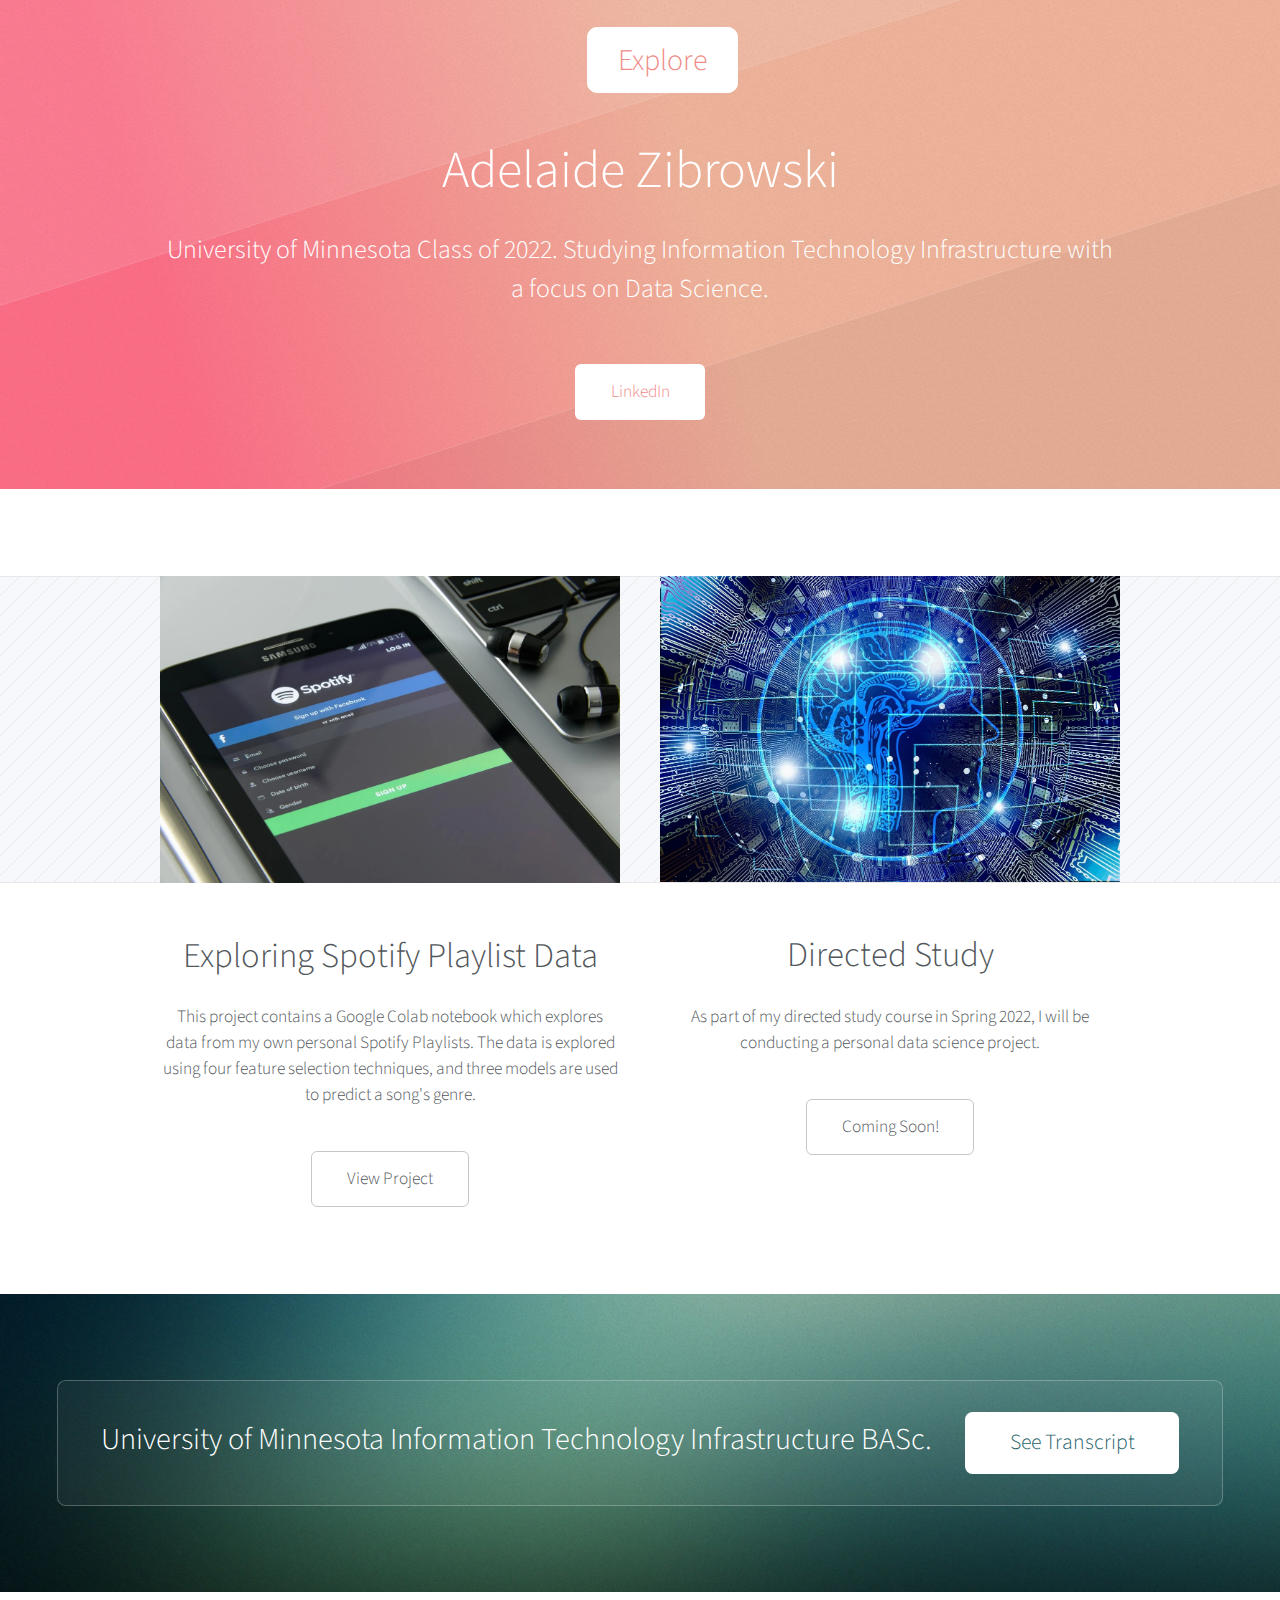
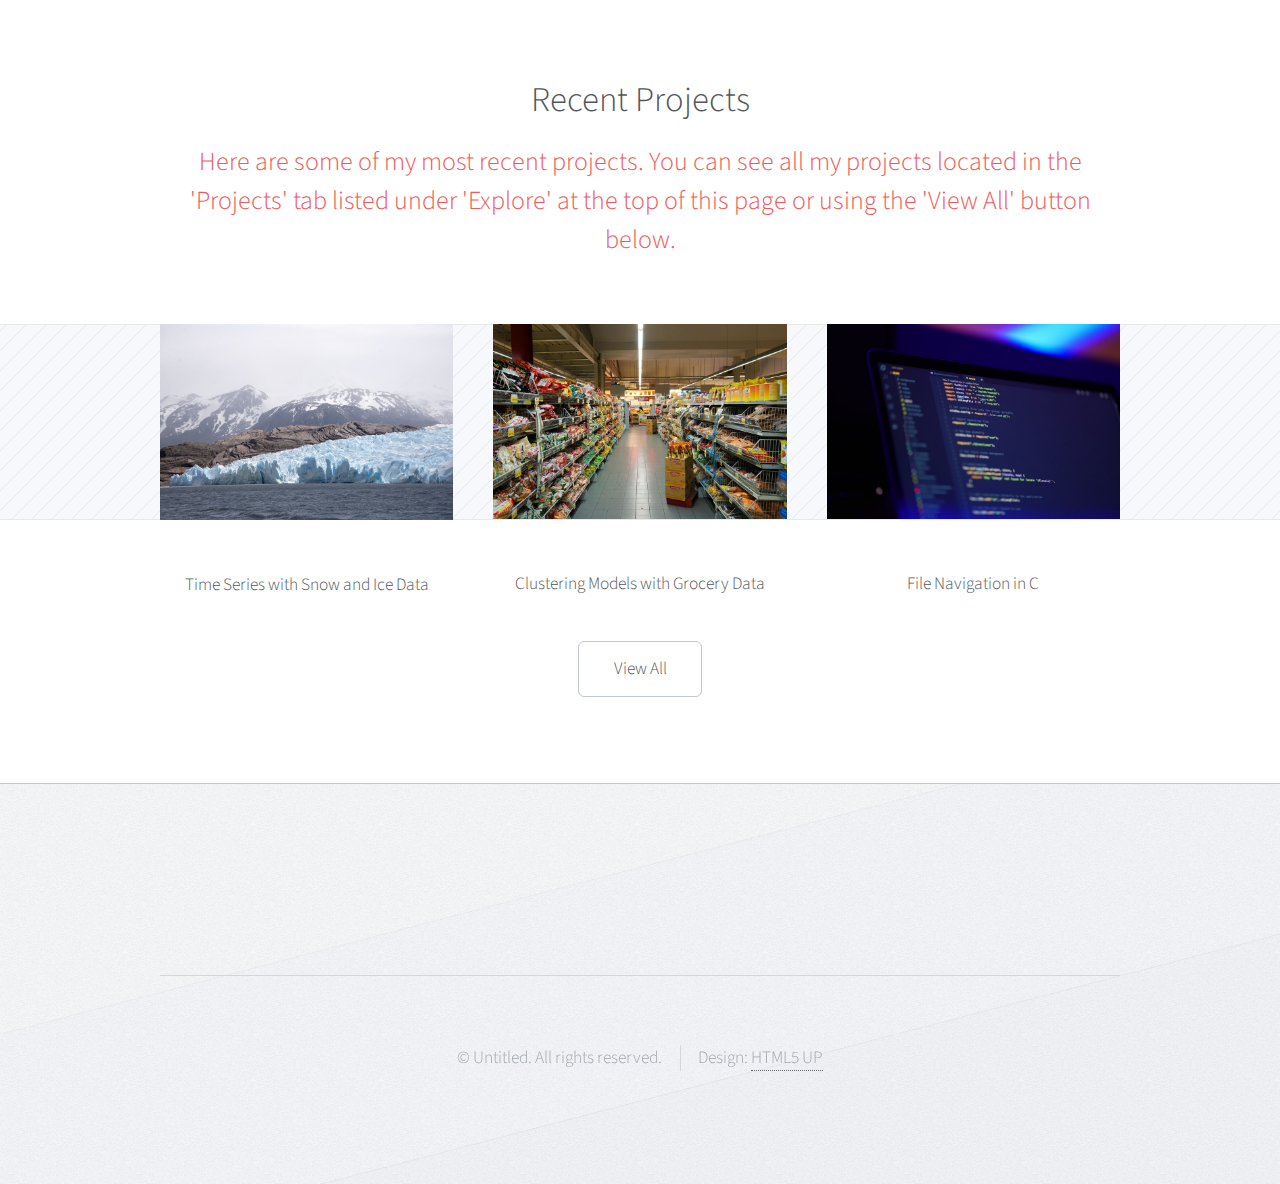
==== index.html @ 198a027b "fixing navbar" ====
<!DOCTYPE HTML>
<!--
	Telephasic by HTML5 UP
	html5up.net | @ajlkn
	Free for personal and commercial use under the CCA 3.0 license (html5up.net/license)
-->
<html>
	<head>
		<title>Adelaide Zibrowski's Porfolio</title>
		<meta charset="utf-8" />
		<meta name="viewport" content="width=device-width, initial-scale=1, user-scalable=no" />
		<link rel="stylesheet" href="assets/css/main.css" />
	</head>
	<body class="homepage is-preload">
		<div id="page-wrapper">

			<!-- Header -->
				<div id="header-wrapper">
					<div id="header" class="container">
						
						<!-- Nav -->
							<nav id="nav">
								<ul>
									<li>
										<a href="index.html">Explore</a>
										<ul>
											<li><a href="http://127.0.0.1:5500/pages/Adelaide-Zibrowski-Resume-2022.pdf" target= "_blank">Resume</a></li>
											<li>
												<a href="allprojects.html">Projects</a>
												<ul>
													<li><a href="datascience.html">Google Colab Notebooks (Python)</a></li>
													<li><a href="cstuff.html">C & Shell</a></li>
													<li><a href="javastuff.html">Java</a></li>
													<li><a href="pythonstuff.html">Python</a></li>
												</ul>
											</li>

											<li><a href="http://127.0.0.1:5500/pages/unofficial_transcript_2021.pdf" target= "_blank" >Transcript</a></li>
											<li>										</ul>
									</li>
								</ul>
							</nav>

					</div>

					<!-- Hero -->
						<section id="hero" class="container">
							<header>
								<h2>Adelaide Zibrowski</h2>
							</header>
							<p>University of Minnesota Class of 2022. Studying Information Technology Infrastructure with a focus on Data Science.</p>
							<ul class="actions">
								<li><a href="https://www.linkedin.com/in/adelaide-z-470b03143/" target= "_blank" class="button">LinkedIn</a></li>
							</ul>
						</section>

				</div>

			<!-- Features 1 -->
				<div class="wrapper">
					<div class="container">
						<div class="row">
							<section class="col-6 col-12-narrower feature">
								<div class="image-wrapper first">
									<a href="https://github.com/zibro011/DataScience-FinalProject" class="image featured first"><img src="images/spotify.jpg" alt="" /></a>
								</div>
								<header>
									<h2>Exploring Spotify Playlist Data</h2>
								</header>
								<p>This project contains a Google Colab notebook which explores 
									data from my own personal Spotify Playlists. The data is explored using
									four feature selection techniques, and three models are used to predict a song's genre.
								 <a href=""></a>
								</p>
								<ul class="actions">
									<li><a href="https://github.com/zibro011/DataScience-FinalProject" target= "_blank" class="button">View Project</a></li>
								</ul>
							</section>
							<section class="col-6 col-12-narrower feature">
								<div class="image-wrapper">
									<a href="https://github.com/zibro011/DataScience-FinalProject" target= "_blank" class="image featured"><img src="images/AI.jpg" alt="" /></a>
								</div>
								<header>
									<h2>Directed Study</h2>
								</header>
								<p>As part of my directed study course in Spring 2022, I will be conducting a personal data science project.</p>
								<ul class="actions">
									<li><a href="#" class="button">Coming Soon!</a></li>
								</ul>
							</section>
						</div>
					</div>
				</div>

			<!-- Promo -->
				<div id="promo-wrapper">
					<section id="promo">
						<h2>University of Minnesota Information Technology Infrastructure BASc. </h2>
						<a href="http://127.0.0.1:5500/pages/unofficial_transcript_2021.pdf" target= "_blank" class="button">See Transcript</a>
					</section>
				</div>

			<!-- Features 2 -->
				<div class="wrapper">
					<section class="container">
						<header class="major">
							<h2>Recent Projects</h2>
							<p>Here are some of my most recent projects. You can see all my projects located in the 'Projects' tab listed under 'Explore' at the top of this page or using the 'View All' button below. </p>
						</header>
						<div class="row features">
							<section class="col-4 col-12-narrower feature">
								<div class="image-wrapper first">
									<a href="https://github.com/zibro011/DataScience-Lab10"  class="image featured"><img src="images/ice.jpg" alt="" /></a>
								</div>
								<p>Time Series with Snow and Ice Data </p>
							</section>
							<section class="col-4 col-12-narrower feature">
								<div class="image-wrapper">
									<a href="https://github.com/zibro011/DataScience-Lab9/blob/main/lab9.ipynb" target= "_blank" class="image featured"><img src="images/grocery.jpg" alt="" /></a>
								</div>
								<p>Clustering Models with Grocery Data</p>
							</section>
							<section class="col-4 col-12-narrower feature">
								<div class="image-wrapper">
									<a href="https://github.com/zibro011/OS-Lab-2" target= "_blank" class="image featured"><img src="images/computerscreen.jpg" alt="" /></a>
								</div>
								<p>File Navigation in C</p>
							</section>
						</div>
						<ul class="actions major">
							<li><a href="allprojects.html" class="button">View All</a></li>
						</ul>
					</section>
				</div>

			<!-- Footer -->
			<div id="footer-wrapper">
				<div id="footer" class="container">
					
				<div id="copyright" class="container">
					<ul class="menu">
						<li>&copy; Untitled. All rights reserved.</li><li>Design: <a href="http://html5up.net">HTML5 UP</a></li>
					</ul>
				</div>
			</div>

	</div>

		<!-- Scripts -->
			<script src="assets/js/jquery.min.js"></script>
			<script src="assets/js/jquery.dropotron.min.js"></script>
			<script src="assets/js/browser.min.js"></script>
			<script src="assets/js/breakpoints.min.js"></script>
			<script src="assets/js/util.js"></script>
			<script src="assets/js/main.js"></script>

	</body>
</html>
---- assets/css/main.css ----
@import url("fontawesome-all.min.css");
@import url("https://fonts.googleapis.com/css?family=Source+Sans+Pro:300,300italic,400,400italic,600");

/*
	Telephasic by HTML5 UP
	html5up.net | @ajlkn
	Free for personal and commercial use under the CCA 3.0 license (html5up.net/license)
*/

html, body, div, span, applet, object,
iframe, h1, h2, h3, h4, h5, h6, p, blockquote,
pre, a, abbr, acronym, address, big, cite,
code, del, dfn, em, img, ins, kbd, q, s, samp,
small, strike, strong, sub, sup, tt, var, b,
u, i, center, dl, dt, dd, ol, ul, li, fieldset,
form, label, legend, table, caption, tbody,
tfoot, thead, tr, th, td, article, aside,
canvas, details, embed, figure, figcaption,
footer, header, hgroup, menu, nav, output, ruby,
section, summary, time, mark, audio, video {
	margin: 0;
	padding: 0;
	border: 0;
	font-size: 100%;
	font: inherit;
	vertical-align: baseline;}

article, aside, details, figcaption, figure,
footer, header, hgroup, menu, nav, section {
	display: block;}

body {
	line-height: 1;
}

ol, ul {
	list-style: none;
}

blockquote, q {
	quotes: none;
}

	blockquote:before, blockquote:after, q:before, q:after {
		content: '';
		content: none;
	}

table {
	border-collapse: collapse;
	border-spacing: 0;
}

body {
	-webkit-text-size-adjust: none;
}

mark {
	background-color: transparent;
	color: inherit;
}

input::-moz-focus-inner {
	border: 0;
	padding: 0;
}

input, select, textarea {
	-moz-appearance: none;
	-webkit-appearance: none;
	-ms-appearance: none;
	appearance: none;
}

/* Basic */

	@-ms-viewport {
		width: device-width;
	}

	html {
		box-sizing: border-box;
	}

	*, *:before, *:after {
		box-sizing: inherit;
	}

	body {
		background: #f5f7fa;
		font-family: 'Source Sans Pro', sans-serif;
		font-weight: 300;
		color: #52575c;
		line-height: 1.75em;
		font-size: 14pt;
	}

		body.is-preload *, body.is-preload *:before, body.is-preload *:after {
			-moz-animation: none !important;
			-webkit-animation: none !important;
			-ms-animation: none !important;
			animation: none !important;
			-moz-transition: none !important;
			-webkit-transition: none !important;
			-ms-transition: none !important;
			transition: none !important;
		}

	input, textarea, select {
		font-family: 'Source Sans Pro', sans-serif;
		font-weight: 300;
		color: #52575c;
		line-height: 1.75em;
		font-size: 15pt;
	}

	h1, h2, h3, h4, h5, h6 {
		font-weight: 300;
		color: #52575c;
	}

	h1 a, h2 a, h3 a, h4 a, h5 a, h6 a {
		color: inherit;
		text-decoration: none;
	}

	h2 {
		font-size: 2em;
		line-height: 1.25em;
	}

	h3 {
		font-size: 1.5em;
		line-height: 1.5em;
	}

	a {
		-moz-transition: color 0.25s ease-in-out, border-color 0.25s ease-in-out, background-color 0.25s ease-in-out;
		-webkit-transition: color 0.25s ease-in-out, border-color 0.25s ease-in-out, background-color 0.25s ease-in-out;
		-ms-transition: color 0.25s ease-in-out, border-color 0.25s ease-in-out, background-color 0.25s ease-in-out;
		transition: color 0.25s ease-in-out, border-color 0.25s ease-in-out, background-color 0.25s ease-in-out;
		color: inherit;
		text-decoration: none;
		border-bottom: dotted 1px #62676c;
	}

		a:hover {
			color: #f35858;
			border-bottom-color: rgba(255, 255, 255, 0);
		}

	strong, b {
		font-weight: 400;
		color: #42474c;
	}

	em, i {
		font-style: italic;
	}

	sub {
		position: relative;
		top: 0.5em;
		font-size: 0.8em;
	}

	sup {
		position: relative;
		top: -0.5em;
		font-size: 0.8em;
	}

	hr {
		border: 0;
		border-top: solid 1px #c2c7cc;
	}

	blockquote {
		border-left: solid 0.5em #c2c7cc;
		padding: 1em 0 1em 2em;
		font-style: italic;
	}

	p, ul, ol, dl, table {
		margin-bottom: 1.5em;
	}

	br.clear {
		clear: both;
	}

	.features {
		margin-bottom: 1.5em;
	}

	.feature {
		text-align: center;
	}

/* Sections/Article */

	section, article {
		margin-bottom: 3em;
	}

	section > :last-child,
	article > :last-child,
	section:last-child,
	article:last-child {
		margin-bottom: 0;
	}

	.row > section, .row > article {
		margin-bottom: 0;
	}

	header {
		margin-bottom: 1.5em;
	}

		header > p {
			display: block;
			color: #f35858;
			padding: 0.75em 0 1em 0;
			font-size: 1.5em;
			line-height: 1.5em;
		}

		header.major {
			text-align: center;
		}

/* Container */

	.container {
		margin: 0 auto;
		max-width: 100%;
		width: 1200px;
	}

		@media screen and (max-width: 1280px) {

			.container {
				width: 960px;
			}

		}

		@media screen and (max-width: 1080px) {

			.container {
				width: 100%;
			}

		}

		@media screen and (max-width: 820px) {

			.container {
				width: 100%;
			}

		}

		@media screen and (max-width: 736px) {

			.container {
				width: 100%;
			}

		}

		@media screen and (max-width: 480px) {

			.container {
				width: 100%;
			}

		}

/* Row */

	.row {
		display: flex;
		flex-wrap: wrap;
		box-sizing: border-box;
		align-items: stretch;
	}

		.row > * {
			box-sizing: border-box;
		}

		.row.gtr-uniform > * > :last-child {
			margin-bottom: 0;
		}

		.row.aln-left {
			justify-content: flex-start;
		}

		.row.aln-center {
			justify-content: center;
		}

		.row.aln-right {
			justify-content: flex-end;
		}

		.row.aln-top {
			align-items: flex-start;
		}

		.row.aln-middle {
			align-items: center;
		}

		.row.aln-bottom {
			align-items: flex-end;
		}

		.row > .imp {
			order: -1;
		}

		.row > .col-1 {
			width: 8.33333%;
		}

		.row > .off-1 {
			margin-left: 8.33333%;
		}

		.row > .col-2 {
			width: 16.66667%;
		}

		.row > .off-2 {
			margin-left: 16.66667%;
		}

		.row > .col-3 {
			width: 25%;
		}

		.row > .off-3 {
			margin-left: 25%;
		}

		.row > .col-4 {
			width: 33.33333%;
		}

		.row > .off-4 {
			margin-left: 33.33333%;
		}

		.row > .col-5 {
			width: 41.66667%;
		}

		.row > .off-5 {
			margin-left: 41.66667%;
		}

		.row > .col-6 {
			width: 50%;
		}

		.row > .off-6 {
			margin-left: 50%;
		}

		.row > .col-7 {
			width: 58.33333%;
		}

		.row > .off-7 {
			margin-left: 58.33333%;
		}

		.row > .col-8 {
			width: 66.66667%;
		}

		.row > .off-8 {
			margin-left: 66.66667%;
		}

		.row > .col-9 {
			width: 75%;
		}

		.row > .off-9 {
			margin-left: 75%;
		}

		.row > .col-10 {
			width: 83.33333%;
		}

		.row > .off-10 {
			margin-left: 83.33333%;
		}

		.row > .col-11 {
			width: 91.66667%;
		}

		.row > .off-11 {
			margin-left: 91.66667%;
		}

		.row > .col-12 {
			width: 100%;
		}

		.row > .off-12 {
			margin-left: 100%;
		}

		.row.gtr-0 {
			margin-top: 0px;
			margin-left: 0px;
		}

			.row.gtr-0 > * {
				padding: 0px 0 0 0px;
			}

			.row.gtr-0.gtr-uniform {
				margin-top: 0px;
			}

				.row.gtr-0.gtr-uniform > * {
					padding-top: 0px;
				}

		.row.gtr-25 {
			margin-top: -12.5px;
			margin-left: -12.5px;
		}

			.row.gtr-25 > * {
				padding: 12.5px 0 0 12.5px;
			}

			.row.gtr-25.gtr-uniform {
				margin-top: -12.5px;
			}

				.row.gtr-25.gtr-uniform > * {
					padding-top: 12.5px;
				}

		.row.gtr-50 {
			margin-top: -25px;
			margin-left: -25px;
		}

			.row.gtr-50 > * {
				padding: 25px 0 0 25px;
			}

			.row.gtr-50.gtr-uniform {
				margin-top: -25px;
			}

				.row.gtr-50.gtr-uniform > * {
					padding-top: 25px;
				}

		.row {
			margin-top: -50px;
			margin-left: -50px;
		}

			.row > * {
				padding: 50px 0 0 50px;
			}

			.row.gtr-uniform {
				margin-top: -50px;
			}

				.row.gtr-uniform > * {
					padding-top: 50px;
				}

		.row.gtr-150 {
			margin-top: -75px;
			margin-left: -75px;
		}

			.row.gtr-150 > * {
				padding: 75px 0 0 75px;
			}

			.row.gtr-150.gtr-uniform {
				margin-top: -75px;
			}

				.row.gtr-150.gtr-uniform > * {
					padding-top: 75px;
				}

		.row.gtr-200 {
			margin-top: -100px;
			margin-left: -100px;
		}

			.row.gtr-200 > * {
				padding: 100px 0 0 100px;
			}

			.row.gtr-200.gtr-uniform {
				margin-top: -100px;
			}

				.row.gtr-200.gtr-uniform > * {
					padding-top: 100px;
				}

		@media screen and (max-width: 1280px) {

			.row {
				display: flex;
				flex-wrap: wrap;
				box-sizing: border-box;
				align-items: stretch;
			}

				.row > * {
					box-sizing: border-box;
				}

				.row.gtr-uniform > * > :last-child {
					margin-bottom: 0;
				}

				.row.aln-left {
					justify-content: flex-start;
				}

				.row.aln-center {
					justify-content: center;
				}

				.row.aln-right {
					justify-content: flex-end;
				}

				.row.aln-top {
					align-items: flex-start;
				}

				.row.aln-middle {
					align-items: center;
				}

				.row.aln-bottom {
					align-items: flex-end;
				}

				.row > .imp-normal {
					order: -1;
				}

				.row > .col-1-normal {
					width: 8.33333%;
				}

				.row > .off-1-normal {
					margin-left: 8.33333%;
				}

				.row > .col-2-normal {
					width: 16.66667%;
				}

				.row > .off-2-normal {
					margin-left: 16.66667%;
				}

				.row > .col-3-normal {
					width: 25%;
				}

				.row > .off-3-normal {
					margin-left: 25%;
				}

				.row > .col-4-normal {
					width: 33.33333%;
				}

				.row > .off-4-normal {
					margin-left: 33.33333%;
				}

				.row > .col-5-normal {
					width: 41.66667%;
				}

				.row > .off-5-normal {
					margin-left: 41.66667%;
				}

				.row > .col-6-normal {
					width: 50%;
				}

				.row > .off-6-normal {
					margin-left: 50%;
				}

				.row > .col-7-normal {
					width: 58.33333%;
				}

				.row > .off-7-normal {
					margin-left: 58.33333%;
				}

				.row > .col-8-normal {
					width: 66.66667%;
				}

				.row > .off-8-normal {
					margin-left: 66.66667%;
				}

				.row > .col-9-normal {
					width: 75%;
				}

				.row > .off-9-normal {
					margin-left: 75%;
				}

				.row > .col-10-normal {
					width: 83.33333%;
				}

				.row > .off-10-normal {
					margin-left: 83.33333%;
				}

				.row > .col-11-normal {
					width: 91.66667%;
				}

				.row > .off-11-normal {
					margin-left: 91.66667%;
				}

				.row > .col-12-normal {
					width: 100%;
				}

				.row > .off-12-normal {
					margin-left: 100%;
				}

				.row.gtr-0 {
					margin-top: 0px;
					margin-left: 0px;
				}

					.row.gtr-0 > * {
						padding: 0px 0 0 0px;
					}

					.row.gtr-0.gtr-uniform {
						margin-top: 0px;
					}

						.row.gtr-0.gtr-uniform > * {
							padding-top: 0px;
						}

				.row.gtr-25 {
					margin-top: -10px;
					margin-left: -10px;
				}

					.row.gtr-25 > * {
						padding: 10px 0 0 10px;
					}

					.row.gtr-25.gtr-uniform {
						margin-top: -10px;
					}

						.row.gtr-25.gtr-uniform > * {
							padding-top: 10px;
						}

				.row.gtr-50 {
					margin-top: -20px;
					margin-left: -20px;
				}

					.row.gtr-50 > * {
						padding: 20px 0 0 20px;
					}

					.row.gtr-50.gtr-uniform {
						margin-top: -20px;
					}

						.row.gtr-50.gtr-uniform > * {
							padding-top: 20px;
						}

				.row {
					margin-top: -40px;
					margin-left: -40px;
				}

					.row > * {
						padding: 40px 0 0 40px;
					}

					.row.gtr-uniform {
						margin-top: -40px;
					}

						.row.gtr-uniform > * {
							padding-top: 40px;
						}

				.row.gtr-150 {
					margin-top: -60px;
					margin-left: -60px;
				}

					.row.gtr-150 > * {
						padding: 60px 0 0 60px;
					}

					.row.gtr-150.gtr-uniform {
						margin-top: -60px;
					}

						.row.gtr-150.gtr-uniform > * {
							padding-top: 60px;
						}

				.row.gtr-200 {
					margin-top: -80px;
					margin-left: -80px;
				}

					.row.gtr-200 > * {
						padding: 80px 0 0 80px;
					}

					.row.gtr-200.gtr-uniform {
						margin-top: -80px;
					}

						.row.gtr-200.gtr-uniform > * {
							padding-top: 80px;
						}

		}

		@media screen and (max-width: 1080px) {

			.row {
				display: flex;
				flex-wrap: wrap;
				box-sizing: border-box;
				align-items: stretch;
			}

				.row > * {
					box-sizing: border-box;
				}

				.row.gtr-uniform > * > :last-child {
					margin-bottom: 0;
				}

				.row.aln-left {
					justify-content: flex-start;
				}

				.row.aln-center {
					justify-content: center;
				}

				.row.aln-right {
					justify-content: flex-end;
				}

				.row.aln-top {
					align-items: flex-start;
				}

				.row.aln-middle {
					align-items: center;
				}

				.row.aln-bottom {
					align-items: flex-end;
				}

				.row > .imp-narrow {
					order: -1;
				}

				.row > .col-1-narrow {
					width: 8.33333%;
				}

				.row > .off-1-narrow {
					margin-left: 8.33333%;
				}

				.row > .col-2-narrow {
					width: 16.66667%;
				}

				.row > .off-2-narrow {
					margin-left: 16.66667%;
				}

				.row > .col-3-narrow {
					width: 25%;
				}

				.row > .off-3-narrow {
					margin-left: 25%;
				}

				.row > .col-4-narrow {
					width: 33.33333%;
				}

				.row > .off-4-narrow {
					margin-left: 33.33333%;
				}

				.row > .col-5-narrow {
					width: 41.66667%;
				}

				.row > .off-5-narrow {
					margin-left: 41.66667%;
				}

				.row > .col-6-narrow {
					width: 50%;
				}

				.row > .off-6-narrow {
					margin-left: 50%;
				}

				.row > .col-7-narrow {
					width: 58.33333%;
				}

				.row > .off-7-narrow {
					margin-left: 58.33333%;
				}

				.row > .col-8-narrow {
					width: 66.66667%;
				}

				.row > .off-8-narrow {
					margin-left: 66.66667%;
				}

				.row > .col-9-narrow {
					width: 75%;
				}

				.row > .off-9-narrow {
					margin-left: 75%;
				}

				.row > .col-10-narrow {
					width: 83.33333%;
				}

				.row > .off-10-narrow {
					margin-left: 83.33333%;
				}

				.row > .col-11-narrow {
					width: 91.66667%;
				}

				.row > .off-11-narrow {
					margin-left: 91.66667%;
				}

				.row > .col-12-narrow {
					width: 100%;
				}

				.row > .off-12-narrow {
					margin-left: 100%;
				}

				.row.gtr-0 {
					margin-top: 0px;
					margin-left: 0px;
				}

					.row.gtr-0 > * {
						padding: 0px 0 0 0px;
					}

					.row.gtr-0.gtr-uniform {
						margin-top: 0px;
					}

						.row.gtr-0.gtr-uniform > * {
							padding-top: 0px;
						}

				.row.gtr-25 {
					margin-top: -10px;
					margin-left: -10px;
				}

					.row.gtr-25 > * {
						padding: 10px 0 0 10px;
					}

					.row.gtr-25.gtr-uniform {
						margin-top: -10px;
					}

						.row.gtr-25.gtr-uniform > * {
							padding-top: 10px;
						}

				.row.gtr-50 {
					margin-top: -20px;
					margin-left: -20px;
				}

					.row.gtr-50 > * {
						padding: 20px 0 0 20px;
					}

					.row.gtr-50.gtr-uniform {
						margin-top: -20px;
					}

						.row.gtr-50.gtr-uniform > * {
							padding-top: 20px;
						}

				.row {
					margin-top: -40px;
					margin-left: -40px;
				}

					.row > * {
						padding: 40px 0 0 40px;
					}

					.row.gtr-uniform {
						margin-top: -40px;
					}

						.row.gtr-uniform > * {
							padding-top: 40px;
						}

				.row.gtr-150 {
					margin-top: -60px;
					margin-left: -60px;
				}

					.row.gtr-150 > * {
						padding: 60px 0 0 60px;
					}

					.row.gtr-150.gtr-uniform {
						margin-top: -60px;
					}

						.row.gtr-150.gtr-uniform > * {
							padding-top: 60px;
						}

				.row.gtr-200 {
					margin-top: -80px;
					margin-left: -80px;
				}

					.row.gtr-200 > * {
						padding: 80px 0 0 80px;
					}

					.row.gtr-200.gtr-uniform {
						margin-top: -80px;
					}

						.row.gtr-200.gtr-uniform > * {
							padding-top: 80px;
						}

		}

		@media screen and (max-width: 820px) {

			.row {
				display: flex;
				flex-wrap: wrap;
				box-sizing: border-box;
				align-items: stretch;
			}

				.row > * {
					box-sizing: border-box;
				}

				.row.gtr-uniform > * > :last-child {
					margin-bottom: 0;
				}

				.row.aln-left {
					justify-content: flex-start;
				}

				.row.aln-center {
					justify-content: center;
				}

				.row.aln-right {
					justify-content: flex-end;
				}

				.row.aln-top {
					align-items: flex-start;
				}

				.row.aln-middle {
					align-items: center;
				}

				.row.aln-bottom {
					align-items: flex-end;
				}

				.row > .imp-narrower {
					order: -1;
				}

				.row > .col-1-narrower {
					width: 8.33333%;
				}

				.row > .off-1-narrower {
					margin-left: 8.33333%;
				}

				.row > .col-2-narrower {
					width: 16.66667%;
				}

				.row > .off-2-narrower {
					margin-left: 16.66667%;
				}

				.row > .col-3-narrower {
					width: 25%;
				}

				.row > .off-3-narrower {
					margin-left: 25%;
				}

				.row > .col-4-narrower {
					width: 33.33333%;
				}

				.row > .off-4-narrower {
					margin-left: 33.33333%;
				}

				.row > .col-5-narrower {
					width: 41.66667%;
				}

				.row > .off-5-narrower {
					margin-left: 41.66667%;
				}

				.row > .col-6-narrower {
					width: 50%;
				}

				.row > .off-6-narrower {
					margin-left: 50%;
				}

				.row > .col-7-narrower {
					width: 58.33333%;
				}

				.row > .off-7-narrower {
					margin-left: 58.33333%;
				}

				.row > .col-8-narrower {
					width: 66.66667%;
				}

				.row > .off-8-narrower {
					margin-left: 66.66667%;
				}

				.row > .col-9-narrower {
					width: 75%;
				}

				.row > .off-9-narrower {
					margin-left: 75%;
				}

				.row > .col-10-narrower {
					width: 83.33333%;
				}

				.row > .off-10-narrower {
					margin-left: 83.33333%;
				}

				.row > .col-11-narrower {
					width: 91.66667%;
				}

				.row > .off-11-narrower {
					margin-left: 91.66667%;
				}

				.row > .col-12-narrower {
					width: 100%;
				}

				.row > .off-12-narrower {
					margin-left: 100%;
				}

				.row.gtr-0 {
					margin-top: 0px;
					margin-left: 0px;
				}

					.row.gtr-0 > * {
						padding: 0px 0 0 0px;
					}

					.row.gtr-0.gtr-uniform {
						margin-top: 0px;
					}

						.row.gtr-0.gtr-uniform > * {
							padding-top: 0px;
						}

				.row.gtr-25 {
					margin-top: -7.5px;
					margin-left: -7.5px;
				}

					.row.gtr-25 > * {
						padding: 7.5px 0 0 7.5px;
					}

					.row.gtr-25.gtr-uniform {
						margin-top: -7.5px;
					}

						.row.gtr-25.gtr-uniform > * {
							padding-top: 7.5px;
						}

				.row.gtr-50 {
					margin-top: -15px;
					margin-left: -15px;
				}

					.row.gtr-50 > * {
						padding: 15px 0 0 15px;
					}

					.row.gtr-50.gtr-uniform {
						margin-top: -15px;
					}

						.row.gtr-50.gtr-uniform > * {
							padding-top: 15px;
						}

				.row {
					margin-top: -30px;
					margin-left: -30px;
				}

					.row > * {
						padding: 30px 0 0 30px;
					}

					.row.gtr-uniform {
						margin-top: -30px;
					}

						.row.gtr-uniform > * {
							padding-top: 30px;
						}

				.row.gtr-150 {
					margin-top: -45px;
					margin-left: -45px;
				}

					.row.gtr-150 > * {
						padding: 45px 0 0 45px;
					}

					.row.gtr-150.gtr-uniform {
						margin-top: -45px;
					}

						.row.gtr-150.gtr-uniform > * {
							padding-top: 45px;
						}

				.row.gtr-200 {
					margin-top: -60px;
					margin-left: -60px;
				}

					.row.gtr-200 > * {
						padding: 60px 0 0 60px;
					}

					.row.gtr-200.gtr-uniform {
						margin-top: -60px;
					}

						.row.gtr-200.gtr-uniform > * {
							padding-top: 60px;
						}

		}

		@media screen and (max-width: 736px) {

			.row {
				display: flex;
				flex-wrap: wrap;
				box-sizing: border-box;
				align-items: stretch;
			}

				.row > * {
					box-sizing: border-box;
				}

				.row.gtr-uniform > * > :last-child {
					margin-bottom: 0;
				}

				.row.aln-left {
					justify-content: flex-start;
				}

				.row.aln-center {
					justify-content: center;
				}

				.row.aln-right {
					justify-content: flex-end;
				}

				.row.aln-top {
					align-items: flex-start;
				}

				.row.aln-middle {
					align-items: center;
				}

				.row.aln-bottom {
					align-items: flex-end;
				}

				.row > .imp-mobile {
					order: -1;
				}

				.row > .col-1-mobile {
					width: 8.33333%;
				}

				.row > .off-1-mobile {
					margin-left: 8.33333%;
				}

				.row > .col-2-mobile {
					width: 16.66667%;
				}

				.row > .off-2-mobile {
					margin-left: 16.66667%;
				}

				.row > .col-3-mobile {
					width: 25%;
				}

				.row > .off-3-mobile {
					margin-left: 25%;
				}

				.row > .col-4-mobile {
					width: 33.33333%;
				}

				.row > .off-4-mobile {
					margin-left: 33.33333%;
				}

				.row > .col-5-mobile {
					width: 41.66667%;
				}

				.row > .off-5-mobile {
					margin-left: 41.66667%;
				}

				.row > .col-6-mobile {
					width: 50%;
				}

				.row > .off-6-mobile {
					margin-left: 50%;
				}

				.row > .col-7-mobile {
					width: 58.33333%;
				}

				.row > .off-7-mobile {
					margin-left: 58.33333%;
				}

				.row > .col-8-mobile {
					width: 66.66667%;
				}

				.row > .off-8-mobile {
					margin-left: 66.66667%;
				}

				.row > .col-9-mobile {
					width: 75%;
				}

				.row > .off-9-mobile {
					margin-left: 75%;
				}

				.row > .col-10-mobile {
					width: 83.33333%;
				}

				.row > .off-10-mobile {
					margin-left: 83.33333%;
				}

				.row > .col-11-mobile {
					width: 91.66667%;
				}

				.row > .off-11-mobile {
					margin-left: 91.66667%;
				}

				.row > .col-12-mobile {
					width: 100%;
				}

				.row > .off-12-mobile {
					margin-left: 100%;
				}

				.row.gtr-0 {
					margin-top: 0px;
					margin-left: 0px;
				}

					.row.gtr-0 > * {
						padding: 0px 0 0 0px;
					}

					.row.gtr-0.gtr-uniform {
						margin-top: 0px;
					}

						.row.gtr-0.gtr-uniform > * {
							padding-top: 0px;
						}

				.row.gtr-25 {
					margin-top: -5px;
					margin-left: -5px;
				}

					.row.gtr-25 > * {
						padding: 5px 0 0 5px;
					}

					.row.gtr-25.gtr-uniform {
						margin-top: -5px;
					}

						.row.gtr-25.gtr-uniform > * {
							padding-top: 5px;
						}

				.row.gtr-50 {
					margin-top: -10px;
					margin-left: -10px;
				}

					.row.gtr-50 > * {
						padding: 10px 0 0 10px;
					}

					.row.gtr-50.gtr-uniform {
						margin-top: -10px;
					}

						.row.gtr-50.gtr-uniform > * {
							padding-top: 10px;
						}

				.row {
					margin-top: -20px;
					margin-left: -20px;
				}

					.row > * {
						padding: 20px 0 0 20px;
					}

					.row.gtr-uniform {
						margin-top: -20px;
					}

						.row.gtr-uniform > * {
							padding-top: 20px;
						}

				.row.gtr-150 {
					margin-top: -30px;
					margin-left: -30px;
				}

					.row.gtr-150 > * {
						padding: 30px 0 0 30px;
					}

					.row.gtr-150.gtr-uniform {
						margin-top: -30px;
					}

						.row.gtr-150.gtr-uniform > * {
							padding-top: 30px;
						}

				.row.gtr-200 {
					margin-top: -40px;
					margin-left: -40px;
				}

					.row.gtr-200 > * {
						padding: 40px 0 0 40px;
					}

					.row.gtr-200.gtr-uniform {
						margin-top: -40px;
					}

						.row.gtr-200.gtr-uniform > * {
							padding-top: 40px;
						}

		}

		@media screen and (max-width: 480px) {

			.row {
				display: flex;
				flex-wrap: wrap;
				box-sizing: border-box;
				align-items: stretch;
			}

				.row > * {
					box-sizing: border-box;
				}

				.row.gtr-uniform > * > :last-child {
					margin-bottom: 0;
				}

				.row.aln-left {
					justify-content: flex-start;
				}

				.row.aln-center {
					justify-content: center;
				}

				.row.aln-right {
					justify-content: flex-end;
				}

				.row.aln-top {
					align-items: flex-start;
				}

				.row.aln-middle {
					align-items: center;
				}

				.row.aln-bottom {
					align-items: flex-end;
				}

				.row > .imp-mobilep {
					order: -1;
				}

				.row > .col-1-mobilep {
					width: 8.33333%;
				}

				.row > .off-1-mobilep {
					margin-left: 8.33333%;
				}

				.row > .col-2-mobilep {
					width: 16.66667%;
				}

				.row > .off-2-mobilep {
					margin-left: 16.66667%;
				}

				.row > .col-3-mobilep {
					width: 25%;
				}

				.row > .off-3-mobilep {
					margin-left: 25%;
				}

				.row > .col-4-mobilep {
					width: 33.33333%;
				}

				.row > .off-4-mobilep {
					margin-left: 33.33333%;
				}

				.row > .col-5-mobilep {
					width: 41.66667%;
				}

				.row > .off-5-mobilep {
					margin-left: 41.66667%;
				}

				.row > .col-6-mobilep {
					width: 50%;
				}

				.row > .off-6-mobilep {
					margin-left: 50%;
				}

				.row > .col-7-mobilep {
					width: 58.33333%;
				}

				.row > .off-7-mobilep {
					margin-left: 58.33333%;
				}

				.row > .col-8-mobilep {
					width: 66.66667%;
				}

				.row > .off-8-mobilep {
					margin-left: 66.66667%;
				}

				.row > .col-9-mobilep {
					width: 75%;
				}

				.row > .off-9-mobilep {
					margin-left: 75%;
				}

				.row > .col-10-mobilep {
					width: 83.33333%;
				}

				.row > .off-10-mobilep {
					margin-left: 83.33333%;
				}

				.row > .col-11-mobilep {
					width: 91.66667%;
				}

				.row > .off-11-mobilep {
					margin-left: 91.66667%;
				}

				.row > .col-12-mobilep {
					width: 100%;
				}

				.row > .off-12-mobilep {
					margin-left: 100%;
				}

				.row.gtr-0 {
					margin-top: 0px;
					margin-left: 0px;
				}

					.row.gtr-0 > * {
						padding: 0px 0 0 0px;
					}

					.row.gtr-0.gtr-uniform {
						margin-top: 0px;
					}

						.row.gtr-0.gtr-uniform > * {
							padding-top: 0px;
						}

				.row.gtr-25 {
					margin-top: -5px;
					margin-left: -5px;
				}

					.row.gtr-25 > * {
						padding: 5px 0 0 5px;
					}

					.row.gtr-25.gtr-uniform {
						margin-top: -5px;
					}

						.row.gtr-25.gtr-uniform > * {
							padding-top: 5px;
						}

				.row.gtr-50 {
					margin-top: -10px;
					margin-left: -10px;
				}

					.row.gtr-50 > * {
						padding: 10px 0 0 10px;
					}

					.row.gtr-50.gtr-uniform {
						margin-top: -10px;
					}

						.row.gtr-50.gtr-uniform > * {
							padding-top: 10px;
						}

				.row {
					margin-top: -20px;
					margin-left: -20px;
				}

					.row > * {
						padding: 20px 0 0 20px;
					}

					.row.gtr-uniform {
						margin-top: -20px;
					}

						.row.gtr-uniform > * {
							padding-top: 20px;
						}

				.row.gtr-150 {
					margin-top: -30px;
					margin-left: -30px;
				}

					.row.gtr-150 > * {
						padding: 30px 0 0 30px;
					}

					.row.gtr-150.gtr-uniform {
						margin-top: -30px;
					}

						.row.gtr-150.gtr-uniform > * {
							padding-top: 30px;
						}

				.row.gtr-200 {
					margin-top: -40px;
					margin-left: -40px;
				}

					.row.gtr-200 > * {
						padding: 40px 0 0 40px;
					}

					.row.gtr-200.gtr-uniform {
						margin-top: -40px;
					}

						.row.gtr-200.gtr-uniform > * {
							padding-top: 40px;
						}

		}

/* Image */

	.image {
		-moz-transition: opacity 0.25s ease-in-out;
		-webkit-transition: opacity 0.25s ease-in-out;
		-ms-transition: opacity 0.25s ease-in-out;
		transition: opacity 0.25s ease-in-out;
		display: inline-block;
		outline: 0;
		border: 0;
	}

		.image img {
			display: block;
			width: 100%;
		}

		.image.fit {
			display: block;
			width: 100%;
		}

		.image.featured {
			display: block;
			width: 100%;
			margin: 0 0 3em 0;
		}

		.image.left {
			float: left;
			margin: 0 2em 2em 0;
		}

		.image.centered {
			display: block;
			margin: 0 0 3em 0;
		}

			.image.centered img {
				margin: 0 auto;
				width: auto;
			}

	a.image:hover {
		opacity: 0.85;
	}

/* List */

	ul {
		list-style: disc;
		padding-left: 1em;
	}

		ul li {
			padding-left: 0.5em;
		}

	ol {
		list-style: decimal;
		padding-left: 1.25em;
	}

		ol li {
			padding-left: 0.25em;
		}

/* Actions */

	ul.actions {
		padding-top: 1em;
		list-style: none;
		padding-left: 0;
	}

		ul.actions.major {
			text-align: center;
		}

		ul.actions li {
			display: inline-block;
			margin-left: 1em;
			padding-left: 0;
		}

			ul.actions li:first-child {
				margin-left: 0;
			}

/* Divided */

	ul.divided {
		list-style: none;
		padding-left: 0;
	}

		ul.divided li {
			border-top: solid 1px #d2d7dc;
			padding-top: 2em;
			margin-top: 2em;
			padding-left: 0;
		}

			ul.divided li:first-child {
				padding-top: 0;
				margin-top: 0;
				border-top: 0;
			}

/* Icons */

	ul.icons {
		list-style: none;
		padding-left: 0;
	}

		ul.icons li {
			padding-left: 0;
		}

			ul.icons li:before {
				display: inline-block;
				color: #fff;
				background: #61666b;
				width: 2.5em;
				height: 2.5em;
				border-radius: 0.35em;
				text-align: center;
				line-height: 2.5em;
				margin-right: 0.75em;
			}

/* Menu */

	ul.menu {
		list-style: none;
		padding-left: 0;
	}

		ul.menu li {
			display: inline-block;
			border-left: solid 1px #d2d7dc;
			padding-left: 1em;
			margin-left: 1em;
		}

			ul.menu li:first-child {
				border-left: 0;
				padding-left: 0;
				margin-left: 0;
			}

/* Form */

	form .actions {
		padding-top: 0;
	}

	form label {
		display: block;
		font-weight: 300;
		color: #52575c;
		margin: 0 0 0.5em 0;
	}

	form input[type="text"],
	form input[type="email"],
	form input[type="password"],
	form select,
	form textarea {
		-moz-transition: background-color 0.25s ease-in-out;
		-webkit-transition: background-color 0.25s ease-in-out;
		-ms-transition: background-color 0.25s ease-in-out;
		transition: background-color 0.25s ease-in-out;
		-webkit-appearance: none;
		display: block;
		background: #f9fbfe;
		border: solid 1px #d2d7dc;
		border-radius: 0.35em;
		width: 100%;
		line-height: 1.5em;
		padding: 0.75em;
	}

		form input[type="text"]:focus,
		form input[type="email"]:focus,
		form input[type="password"]:focus,
		form select:focus,
		form textarea:focus {
			background: #fff;
		}

	form textarea {
		min-height: 7em;
	}

	form ::-webkit-input-placeholder {
		color: #555 !important;
	}

	form :-moz-placeholder {
		color: #555 !important;
	}

	form ::-moz-placeholder {
		color: #555 !important;
	}

	form :-ms-input-placeholder {
		color: #555 !important;
	}

	form ::-moz-focus-inner {
		border: 0;
	}

/* Table */

	table {
		width: 100%;
	}

		table.default {
			width: 100%;
		}

			table.default tbody tr {
				border-top: solid 1px #D2D7DC;
			}

				table.default tbody tr:nth-child(2n+1) {
					background: #f9fbfe;
				}

			table.default td {
				padding: 0.5em 1em 0.5em 1em;
			}

			table.default th {
				text-align: left;
				font-weight: 400;
				padding: 0.5em 1em 0.5em 1em;
			}

			table.default tfoot {
				border-top: solid 1px #D2D7DC;
			}

/* Button */

	input[type="button"],
	input[type="submit"],
	input[type="reset"],
	button,
	.button {
		-moz-transition: color 0.25s ease-in-out, border-color 0.25s ease-in-out, background-color 0.25s ease-in-out;
		-webkit-transition: color 0.25s ease-in-out, border-color 0.25s ease-in-out, background-color 0.25s ease-in-out;
		-ms-transition: color 0.25s ease-in-out, border-color 0.25s ease-in-out, background-color 0.25s ease-in-out;
		transition: color 0.25s ease-in-out, border-color 0.25s ease-in-out, background-color 0.25s ease-in-out;
		display: inline-block;
		color: inherit;
		background: none;
		text-decoration: none;
		border: solid 1px #c2c7cc;
		border-radius: 0.35em;
		padding: 0.8em 2em 0.8em 2em;
		cursor: pointer;
		outline: 0;
	}

		input[type="button"]:hover,
		input[type="submit"]:hover,
		input[type="reset"]:hover,
		button:hover,
		.button:hover {
			color: #f35858;
			border-color: rgba(243, 88, 88, 0.5);
		}

/* Icons */

	.icon {
		text-decoration: none;
		text-decoration: none;
	}

		.icon:before {
			-moz-osx-font-smoothing: grayscale;
			-webkit-font-smoothing: antialiased;
			display: inline-block;
			font-style: normal;
			font-variant: normal;
			text-rendering: auto;
			line-height: 1;
			text-transform: none !important;
			font-family: 'Font Awesome 5 Free';
			font-weight: 400;
		}

		.icon:before {
			line-height: inherit;
		}

		.icon > .label {
			display: none;
		}

		.icon.solid:before {
			font-weight: 900;
		}

		.icon.brands:before {
			font-family: 'Font Awesome 5 Brands';
		}

/* Wrappers */

	.wrapper {
		position: relative;
		background: #fff;
		overflow-x: hidden;
		padding: 6em 0 6em 0;
	}

	.image-wrapper {
		position: relative;
	}

		.image-wrapper .image {
			position: relative;
			z-index: 2;
		}

		.image-wrapper.first:before {
			content: '';
			display: block;
			width: 2000%;
			height: 100%;
			position: absolute;
			left: -1000%;
			top: 0;
			z-index: 1;
			box-shadow: inset 0px 0px 0px 1px #e8e8e8;
			background: #f6f8fb url("images/image-wrapper.svg");
		}

	#header-wrapper {
		position: relative;
		padding: 4em 0 2em 0;
		background-image: url("images/header.svg");
		background-image: url("images/overlay.png"), url("images/header.svg"), -moz-linear-gradient(75deg, #FF7088 15%, #F2B69D 55%);
		background-image: url("images/overlay.png"), url("images/header.svg"), -webkit-linear-gradient(75deg, #FF7088 15%, #F2B69D 55%);
		background-image: url("images/overlay.png"), url("images/header.svg"), -ms-linear-gradient(75deg, #FF7088 15%, #F2B69D 55%);
		background-image: url("images/overlay.png"), url("images/header.svg"), linear-gradient(75deg, #FF7088 15%, #F2B69D 55%);
		background-color: #f08c89;
		background-size: 100% 620%;
		background-size: 128px 128px, 100% 620%, auto;
		background-repeat: repeat, no-repeat, no-repeat;
	}

	.homepage #header-wrapper {
		padding: 10em 0 6em 0;
		background-size: 128px 128px, 100% 100%, auto;
	}

	#promo-wrapper {
		position: relative;
		background-image: url("images/overlay.png"), url("../../images/promo.jpg");
		background-size: 192px 192px, cover;
		background-position: top left, center center;
		color: #fff;
		text-align: center;
		padding: 6em 0 6em 0;
	}

	#footer-wrapper {
		-webkit-transform: translate3d(0, 0, 0);
		position: relative;
		border-top: solid 1px #c2c7cc;
		padding: 6em 0 6em 0;
		background-image: url("images/overlay.png"), url("images/footer.svg");
		background-size: 128px 128px,				100% 100%;
	}

/* Header */

	#logo {
		position: absolute;
		z-index: 1;
		top: 0;
		left: 50%;
		width: 15em;
		margin-left: -7.5em;
	}

		#logo a {
			display: block;
			width: 100%;
			height: 4em;
			line-height: 4em;
			background: rgba(255, 255, 255, 0.15);
			border: solid 1px;
			border-color: #fff;
			border-color: rgba(255, 255, 255, 0.75);
			border-top: 0;
			border-radius: 0 0 0.35em 0.35em;
			color: #fff;
			display: inline-block;
			font-weight: 600;
			letter-spacing: 3px;
			text-align: center;
			text-transform: uppercase;
		}

	#nav {
		text-align: center;
		position: absolute;
		top: 0;
		left: 0;
		width: 100%;
		height: 4em;
		line-height: 4em;
		font-size: 30px !important;
	}

		#nav > ul {
			margin: 0;
		}

			#nav > ul > li {
				display: inline-block;
				margin-left: 1em;
			}

				#nav > ul > li > ul {
					display: none;
				}

				#nav > ul > li > span, #nav > ul > li > a {
					color: #f08c89;
					text-decoration: none;
					outline: 0;
					border: 0;
					border: solid 1px rgba(255, 255, 255, 0);
					border-radius: 0.35em;
					padding: 0.35em 1em 0.35em 1em;
					border-color: rgba(255, 255, 255, 0.75);
					background-color: rgb(255, 255, 255);
					-moz-transition: border-color 0.25s ease-in-out, background-color 0.25s ease-in-out;
					-webkit-transition: border-color 0.25s ease-in-out, background-color 0.25s ease-in-out;
					-o-transition: border-color 0.25s ease-in-out, background-color 0.25s ease-in-out;
					-ms-transition: border-color 0.25s ease-in-out, background-color 0.25s ease-in-out;
					transition: border-color 0.25s ease-in-out, background-color 0.25s ease-in-out;
				}

				#nav > ul > li.active > span, #nav > ul > li.active > a {
					border-color: rgba(255, 255, 255, 0.75);
					background-color: rgba(255, 255, 255, 0.15);
					color: #fff;
				}

				#nav > ul > li:first-child {
					margin-left: 0;
				}

				#nav > ul > li.break {
					margin-left: 20em;
				}

	.dropotron {
		text-align: left;
		line-height: 2em;
		border-radius: 0.35em;
		min-width: 12em;
		background: #fff;
		line-height: 1em;
		padding: 0.85em 0 0.85em 0;
		box-shadow: 0px 1px 3px 0px rgba(0, 0, 0, 0.25);
		margin-top: -0.8em;
		list-style: none;
	}

		.dropotron a, .dropotron span {
			display: block;
			padding: 0.65em 1em 0.65em 1em;
			border-top: solid 1px #e8e8e8;
			border-bottom: 0;
		}

		.dropotron li {
			padding-left: 0;
		}

			.dropotron li:first-child > a, .dropotron li:first-child > span {
				border-top: 0;
			}

			.dropotron li.active > a, .dropotron li.active > span {
				color: #f35858;
			}

		.dropotron.level-0 {
			font-size: 0.9em;
			margin-top: 0;
		}

			.dropotron.level-0:before {
				content: '';
				position: absolute;
				top: -1em;
				width: 1em;
				height: 1em;
				border-bottom: solid 0.5em #fff;
				border-left: solid 0.5em rgba(255, 255, 255, 0);
				border-right: solid 0.5em rgba(255, 255, 255, 0);
			}

			.dropotron.level-0.center:before {
				left: 50%;
				margin-left: -0.5em;
			}

			.dropotron.level-0.left:before {
				left: 1em;
			}

			.dropotron.level-0.right:before {
				right: 1em;
			}

/* Hero */

	#hero {
		position: relative;
		color: #fff;
		text-align: center;
		z-index: 1;
	}

		#hero h2 {
			color: #fff;
			font-size: 3em;
		}

		#hero strong {
			color: inherit;
		}

		#hero header > span {
			color: #fff;
		}

		#hero p {
			font-size: 1.5em;
			line-height: 1.5em;
		}

		#hero .button {
			background: #fff;
			border-color: rgba(255, 255, 255, 0);
			color: #f08c89;
			font-size: 1em;
		}

			#hero .button:hover {
				border-color: rgba(255, 255, 255, 0.75);
				background-color: rgba(255, 255, 255, 0.15);
				color: #fff;
			}

		#hero a {
			color: #fff;
			border-color: #fff;
			border-color: rgba(255, 255, 255, 0.5);
		}

			#hero a:hover {
				border-color: rgba(255, 255, 255, 0);
			}

/* Promo */

	#promo {
		background: rgba(255, 255, 255, 0.05);
		border: solid 1px rgba(255, 255, 255, 0.25);
		border-radius: 0.5em;
		padding: 1.75em 2.5em 1.75em 2.5em;
		display: inline-block;
		position: relative;
		z-index: 1;
	}

		#promo h2 {
			color: #fff;
			display: inline-block;
			margin-right: 1em;
			font-size: 1.75em;
		}

		#promo .button {
			background: #fff;
			border-color: rgba(255, 255, 255, 0);
			color: #27636B;
			font-size: 1.25em;
		}

			#promo .button:hover {
				border-color: rgba(255, 255, 255, 0.75);
				background-color: rgba(255, 255, 255, 0.15);
				color: #fff;
			}

/* Main */

	#main {
		padding-bottom: 4em;
	}

/* Sidebar */

	#sidebar section {
		border-top: solid 1px #d2d7dc;
		margin-top: 3em;
		padding-top: 3em;
	}

		#sidebar section:first-child {
			border-top: 0;
			margin-top: 0;
			padding-top: 0;
		}

/* Footer */

	#footer {
		position: relative;
		z-index: 1;
	}

		#footer header.major {
			margin-bottom: 3em;
		}

/* Copyright */

	#copyright {
		position: relative;
		z-index: 1;
		text-align: center;
		border-top: solid 1px #d2d7dc;
		color: #a2a7ac;
		padding-top: 4em;
		margin-top: 6em;
	}

/* Normal */

	@media screen and (max-width: 1280px) {

		/* Basic */

			body, input, textarea, select {
				line-height: 1.5em;
				font-size: 13pt;
			}

			span.extra {
				display: none;
			}

		/* Wrappers */

			.wrapper {
				padding: 5em 0 5em 0;
			}

			#header-wrapper {
				padding: 2em 0 2em 0;
			}

			.homepage #header-wrapper {
				padding: 8em 0 4em 0;
			}

			#promo-wrapper {
				padding: 5em 0 5em 0;
			}

			#footer-wrapper {
				padding: 5em 0 5em 0;
			}

	}

/* Narrow */

	@media screen and (max-width: 1080px) {

		/* Sections/Article */

			header br {
				display: none;
			}

		/* Button */

			input[type="button"],
			input[type="submit"],
			input[type="reset"],
			button,
			.button {
				padding-left: 1.25em;
				padding-right: 1.25em;
			}

		/* Wrappers */

			.wrapper {
				padding: 4em 2em 4em 2em;
			}

			#header-wrapper {
				padding: 5em 0 1em 0;
			}

			.homepage #header-wrapper {
				padding: 5em 0 4em 0;
			}

			#promo-wrapper {
				padding: 2em;
			}

			#footer-wrapper {
				padding: 4em 2em 4em 2em;
			}

		/* Header */

			#nav {
				position: relative;
				margin: 0.5em 0 0 0;
				line-height: 2.25em;
				height: 2.25em;
			}

				#nav > ul > li {
					margin-left: 0;
				}

					#nav > ul > li.break {
						margin-left: 0;
					}

			.dropotron.level-0 {
				margin-top: 1.1em;
			}

		/* Hero */

			#hero {
				padding: 3.5em 4em 0 4em;
			}

				#hero h2 {
					font-size: 2.75em;
				}

				#hero p br {
					display: none;
				}

		/* Promo */

			#promo {
				padding: 1.75em 2.5em 1.75em 2.5em;
				display: inline-block;
			}

				#promo .button {
					font-size: 1.25em;
				}

				#promo h2 {
					display: block;
					margin: 0 0 1em 0;
					font-size: 1.5em;
				}

		/* Copyright */

			#copyright {
				padding-top: 2em;
				margin-top: 3em;
			}

	}

/* Narrower */

	@media screen and (max-width: 820px) {

		/* Basic */

			body, input, textarea, select {
				line-height: 1.5em;
				font-size: 14pt;
			}

			span.extra {
				display: inline;
			}

			.features {
				margin-bottom: 0;
			}

		/* Sections/Article */

			section, article {
				margin-bottom: 3em;
			}

			.row > section, .row > article {
				margin-bottom: 3em;
			}

			section:last-child,
			article:last-child {
				margin-bottom: 0;
			}

			.row > section:last-child,
			.row > article:last-child {
				margin-bottom: 0;
			}

		/* Menu */

			ul.menu {
				text-align: center;
			}

				ul.menu li {
					display: block;
					border: 0;
					padding: 0;
					margin: 0;
					line-height: 2em;
				}

					ul.menu li:first-child {
						border-top: 0;
					}

		/* Actions */

			ul.actions.major {
				padding-top: 2em;
			}

		/* Header */

			#nav {
				font-size: 0.9em;
			}

				#nav > ul > li > span, #nav > ul > li > a {
					padding: 0.25em 0.5em 0.25em 0.5em;
				}

		/* Hero */

			#hero h2 {
				font-size: 2.5em;
			}

		/* Main */

			#main {
				padding-bottom: 0;
			}

		/* Content */

			#content {
				margin-bottom: 3em;
			}

		/* Sidebar */

			#sidebar {
				margin-bottom: 3em;
			}

				#sidebar section {
					border-top: 0;
					margin-top: 0;
					padding-top: 1em;
				}

		/* Footer */

			#footer header.major {
				margin-bottom: 1.5em;
			}

	}

/* Mobile */

	#navPanel, #navButton {
		display: none;
	}

	@media screen and (max-width: 736px) {

		/* Basic */

			html, body {
				overflow-x: hidden;
			}

			body, input, textarea, select {
				font-size: 13pt;
				letter-spacing: 0;
			}

			h2 {
				font-size: 1.5em;
				line-height: 1.25em;
			}

		/* Sections/Article */

			header {
				margin-bottom: 1em;
			}

				header > p {
					font-size: 1em;
				}

		/* Divided */

			ul.divided li {
				padding-top: 0.75em;
				margin-top: 0.75em;
			}

		/* Wrappers */

			.wrapper {
				padding: 3em 20px 3em 20px;
			}

			#header-wrapper {
				padding: 3em 20px 20px 20px;
				text-align: center;
			}

			.homepage #header-wrapper {
				padding: 3em 20px 3em 20px;
			}

			#promo-wrapper {
				padding: 20px;
			}

			#footer-wrapper {
				padding: 3em 20px 3em 20px;
			}

		/* Header */

			#logo {
				position: relative;
			}

				#logo a {
					border: solid 1px rgba(255, 255, 255, 0.75);
					border-radius: 0.35em;
					height: 3em;
					line-height: 3em;
				}

		/* Nav */

			#nav {
				display: none;
			}

		/* Footer */

			#footer ul.divided {
				margin: 0;
			}

				#footer ul.divided li:first-child {
					border-top: solid 1px #d2d7dc;
					padding-top: 0.75em;
					margin-top: 0.75em;
				}

				#footer ul.divided:first-child li:first-child {
					border-top: 0;
					padding-top: 0;
					margin-top: 0;
				}

		/* Hero */

			#hero {
				padding: 2.5em 2em 0 2em;
			}

				#hero header {
					margin: 0 0 1.25em 0;
				}

					#hero header h2 {
						font-size: 1.5em;
					}

				#hero p {
					font-size: 1em;
				}

		/* Nav */

			#page-wrapper {
				-moz-backface-visibility: hidden;
				-webkit-backface-visibility: hidden;
				-ms-backface-visibility: hidden;
				backface-visibility: hidden;
				-moz-transition: -moz-transform 0.5s ease;
				-webkit-transition: -webkit-transform 0.5s ease;
				-ms-transition: -ms-transform 0.5s ease;
				transition: transform 0.5s ease;
				padding-bottom: 1px;
			}

			#navButton {
				-moz-backface-visibility: hidden;
				-webkit-backface-visibility: hidden;
				-ms-backface-visibility: hidden;
				backface-visibility: hidden;
				-moz-transition: -moz-transform 0.5s ease;
				-webkit-transition: -webkit-transform 0.5s ease;
				-ms-transition: -ms-transform 0.5s ease;
				transition: transform 0.5s ease;
				display: block;
				height: 44px;
				left: 0;
				position: fixed;
				top: 0;
				width: 100%;
				z-index: 10001;
			}

				#navButton .toggle {
					text-decoration: none;
					border: 0;
					height: 100%;
					left: 0;
					outline: 0;
					position: absolute;
					top: 0;
					width: 100%;
				}

					#navButton .toggle:before {
						-moz-osx-font-smoothing: grayscale;
						-webkit-font-smoothing: antialiased;
						display: inline-block;
						font-style: normal;
						font-variant: normal;
						text-rendering: auto;
						line-height: 1;
						text-transform: none !important;
						font-family: 'Font Awesome 5 Free';
						font-weight: 900;
					}

					#navButton .toggle:before {
						background: rgba(128, 132, 136, 0.35);
						border-radius: 0 0 0.35em 0.35em;
						border-top: 0;
						color: #fff;
						content: '\f0c9';
						display: block;
						font-size: 18px;
						height: 30px;
						left: 50%;
						line-height: 30px;
						margin-left: -40px;
						position: absolute;
						text-align: center;
						text-decoration: none;
						width: 80px;
					}

			#navPanel {
				-moz-backface-visibility: hidden;
				-webkit-backface-visibility: hidden;
				-ms-backface-visibility: hidden;
				backface-visibility: hidden;
				-moz-transform: translateY(-50vh);
				-webkit-transform: translateY(-50vh);
				-ms-transform: translateY(-50vh);
				transform: translateY(-50vh);
				-moz-transition: -moz-transform 0.5s ease;
				-webkit-transition: -webkit-transform 0.5s ease;
				-ms-transition: -ms-transform 0.5s ease;
				transition: transform 0.5s ease;
				background-image: url("images/overlay.png"), url("images/navPanel.svg"), -moz-linear-gradient(top, rgba(255, 255, 255, 0), rgba(0, 0, 0, 0.25));
				background-image: url("images/overlay.png"), url("images/navPanel.svg"), -webkit-linear-gradient(top, rgba(255, 255, 255, 0), rgba(0, 0, 0, 0.25));
				background-image: url("images/overlay.png"), url("images/navPanel.svg"), -ms-linear-gradient(top, rgba(255, 255, 255, 0), rgba(0, 0, 0, 0.25));
				background-image: url("images/overlay.png"), url("images/navPanel.svg"), linear-gradient(top, rgba(255, 255, 255, 0), rgba(0, 0, 0, 0.25));
				display: block;
				left: 0;
				overflow-y: auto;
				position: fixed;
				top: 0;
				width: 100%;
				height: 50vh;
				z-index: 10002;
				box-shadow: inset 0px -2px 5px 0px rgba(0, 0, 0, 0.25);
				font-size: 1em;
				background-color: #45474a;
				background-size: 128px 128px, 100% 100%, 100% 100%;
			}

				#navPanel .link {
					position: relative;
					z-index: 1;
					display: block;
					text-decoration: none;
					padding: 0.75em;
					color: #ddd;
					border: 0;
					border-top: dotted 1px rgba(255, 255, 255, 0.1);
				}

					#navPanel .link.depth-0 {
						color: #fff;
						font-weight: 400;
					}

				#navPanel .indent-1 {
					display: inline-block;
					width: 1em;
				}

				#navPanel .indent-2 {
					display: inline-block;
					width: 2em;
				}

				#navPanel .indent-3 {
					display: inline-block;
					width: 3em;
				}

				#navPanel .indent-4 {
					display: inline-block;
					width: 4em;
				}

				#navPanel .indent-5 {
					display: inline-block;
					width: 5em;
				}

				#navPanel .depth-0 {
					color: #fff;
				}

			body.navPanel-visible #page-wrapper {
				-moz-transform: translateY(50vh);
				-webkit-transform: translateY(50vh);
				-ms-transform: translateY(50vh);
				transform: translateY(50vh);
			}

			body.navPanel-visible #navButton {
				-moz-transform: translateY(50vh);
				-webkit-transform: translateY(50vh);
				-ms-transform: translateY(50vh);
				transform: translateY(50vh);
			}

			body.navPanel-visible #navPanel {
				-moz-transform: translateY(0);
				-webkit-transform: translateY(0);
				-ms-transform: translateY(0);
				transform: translateY(0);
			}

	}

/* Mobile (Portrait) */

	@media screen and (max-width: 480px) {

		/* Basic */

			body, input, textarea, select {
				font-size: 12pt;
				letter-spacing: 0;
			}

			.feature {
				text-align: left;
			}

		/* Sections/Article */

			section, article {
				margin-bottom: 2em;
			}

			.row > section,
			.row > article {
				margin-bottom: 2em;
			}

			header.major {
				text-align: left;
			}

		/* Image */

			.image {
				display: block;
			}

				.image.full, .image.left {
					float: none;
					display: block;
					width: 100%;
					margin: 0 0 1.5em 0;
				}

			.image-centered {
				float: none;
				display: block;
				width: 100%;
				margin: 0 0 1.5em 0;
			}

		/* Actions */

			ul.actions li {
				display: block;
				margin: 1em 0 0 0;
			}

				ul.actions li:first-child {
					margin-top: 0;
				}

			ul.actions.major {
				text-align: left !important;
			}

		/* Form */

			form textarea {
				min-height: 10em;
			}

		/* Button */

			input[type="button"],
			input[type="submit"],
			input[type="reset"],
			button,
			.button {
				display: block;
				width: 100%;
				text-align: center;
			}

		/* Header */

			#logo {
				position: relative;
				left: 0;
				top: 0;
				margin: 0;
				width: 100%;
			}

		/* Hero */

			#hero {
				padding: 2.5em 0 0 0;
			}

		/* Promo */

			#promo {
				padding: 20px;
			}

		/* Content */

			#content {
				margin-bottom: 2em;
			}

		/* Sidebar */

			#sidebar {
				margin-bottom: 2em;
			}

		/* Footer */

			#footer header.major {
				margin-bottom: 1em;
			}

	}
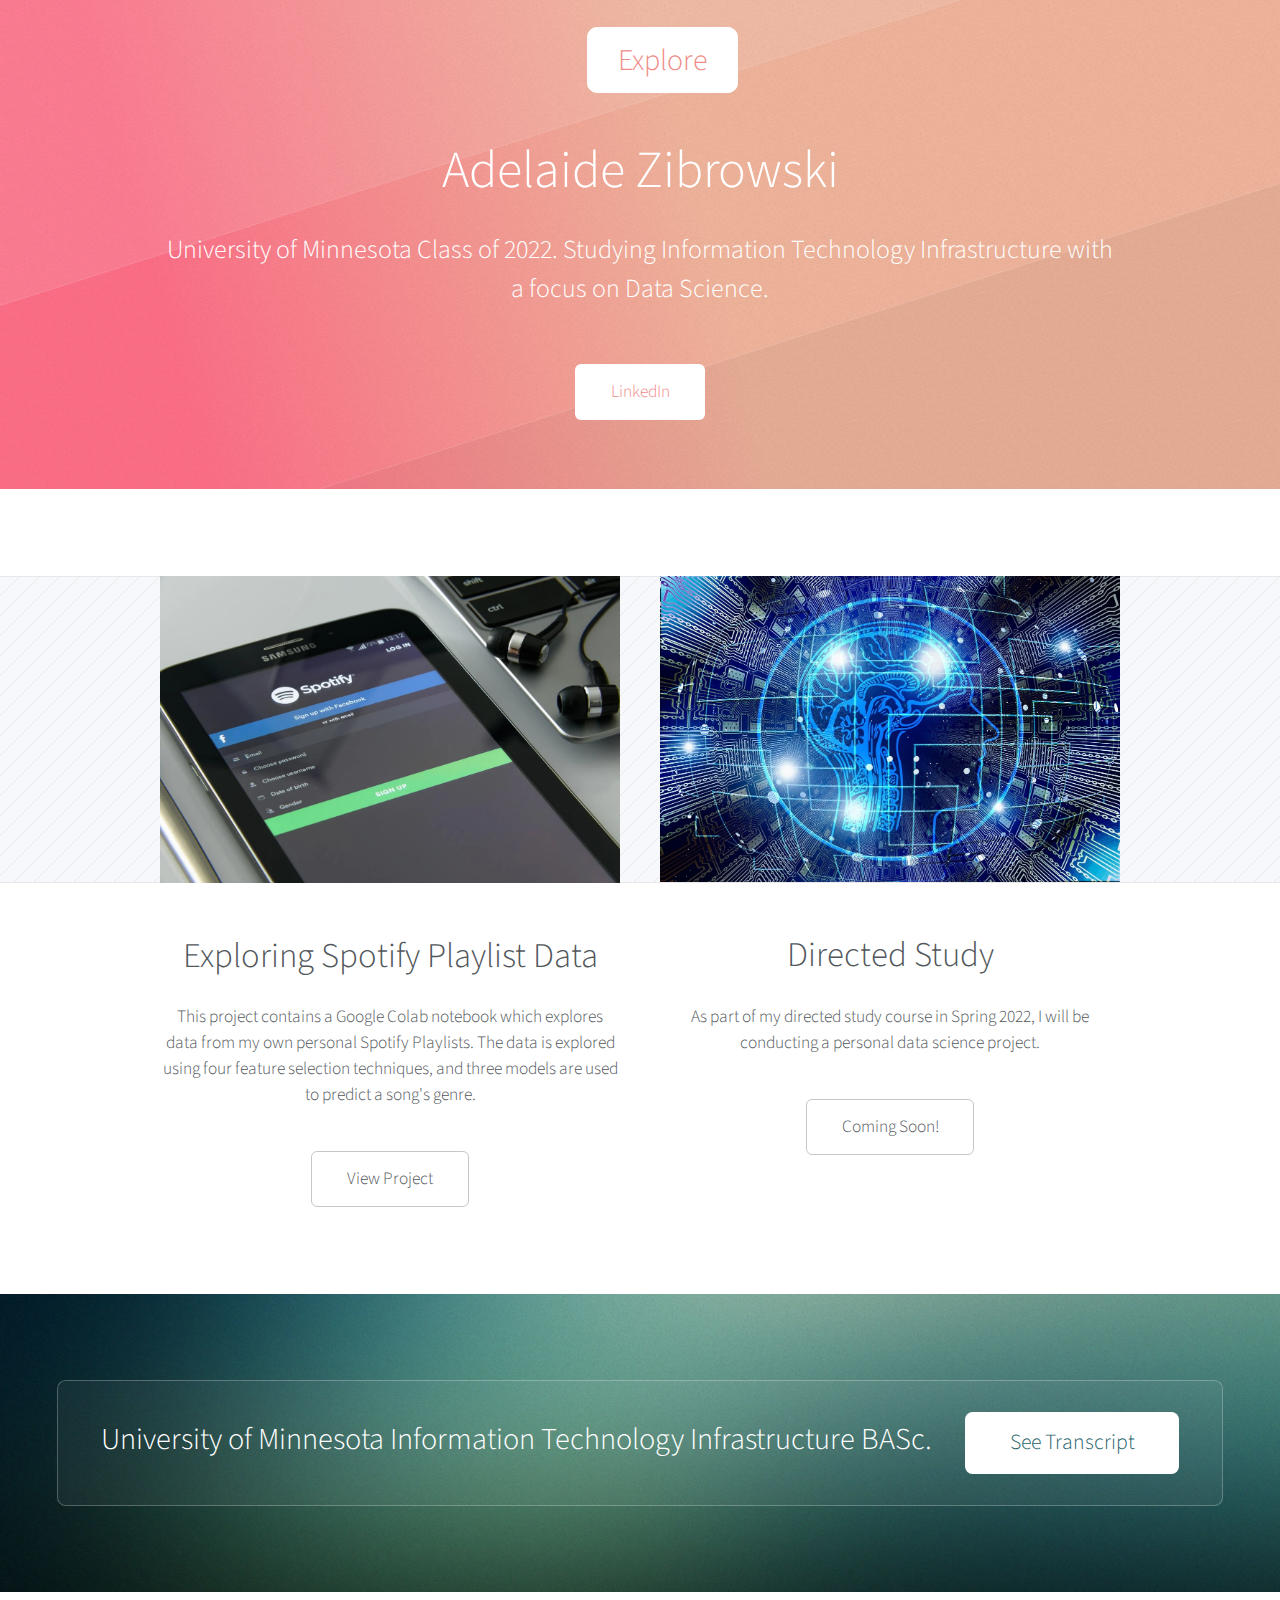
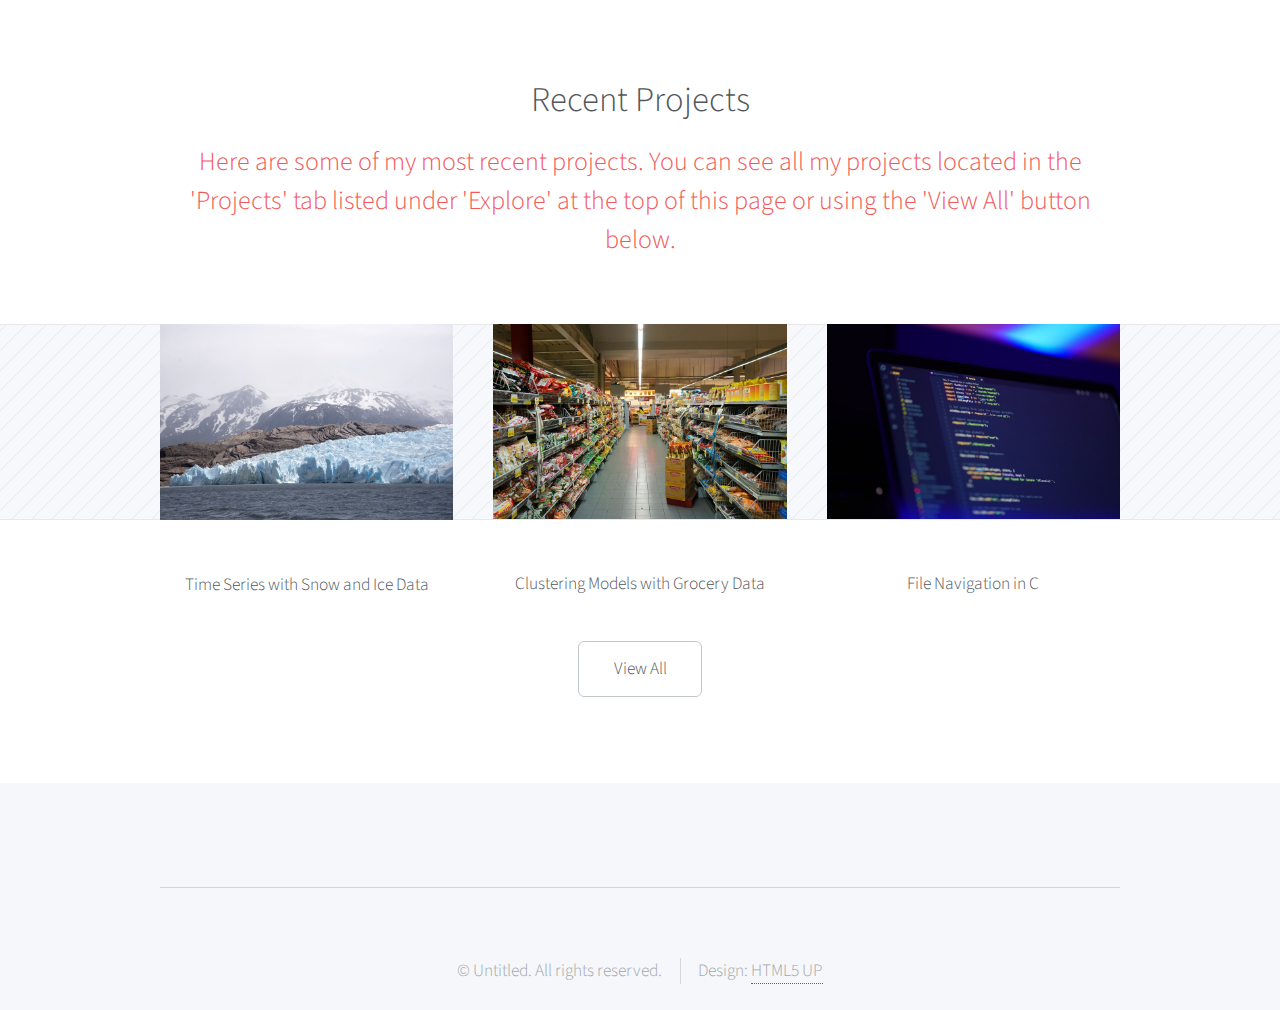
==== commit 6879b606: "format change of footer" ====
--- a/index.html
+++ b/index.html
@@ -24,7 +24,7 @@
 									<li>
 										<a href="index.html">Explore</a>
 										<ul>
-											<li><a href="http://127.0.0.1:5500/pages/Adelaide-Zibrowski-Resume-2022.pdf" target= "_blank">Resume</a></li>
+											<li><a href= "https://github.com/zibro011/adelaide.github.io/blob/main/pages/Adelaide-Zibrowski-Resume-2022.pdf" target= "_blank">Resume</a></li>
 											<li>
 												<a href="allprojects.html">Projects</a>
 												<ul>
@@ -35,7 +35,7 @@
 												</ul>
 											</li>
 
-											<li><a href="http://127.0.0.1:5500/pages/unofficial_transcript_2021.pdf" target= "_blank" >Transcript</a></li>
+											<li><a href="https://github.com/zibro011/adelaide.github.io/blob/main/pages/unofficial_transcript_2021.pdf" target= "_blank" >Transcript</a></li>
 											<li>										</ul>
 									</li>
 								</ul>
@@ -62,7 +62,7 @@
 						<div class="row">
 							<section class="col-6 col-12-narrower feature">
 								<div class="image-wrapper first">
-									<a href="https://github.com/zibro011/DataScience-FinalProject" class="image featured first"><img src="images/spotify.jpg" alt="" /></a>
+									<a href="https://github.com/zibro011/DataScience-FinalProject" target= "_blank" class="image featured first"><img src="images/spotify.jpg" alt="" /></a>
 								</div>
 								<header>
 									<h2>Exploring Spotify Playlist Data</h2>
@@ -78,7 +78,7 @@
 							</section>
 							<section class="col-6 col-12-narrower feature">
 								<div class="image-wrapper">
-									<a href="https://github.com/zibro011/DataScience-FinalProject" target= "_blank" class="image featured"><img src="images/AI.jpg" alt="" /></a>
+									<a href="#" class="image featured"><img src="images/AI.jpg" alt="" /></a>
 								</div>
 								<header>
 									<h2>Directed Study</h2>
@@ -96,7 +96,7 @@
 				<div id="promo-wrapper">
 					<section id="promo">
 						<h2>University of Minnesota Information Technology Infrastructure BASc. </h2>
-						<a href="http://127.0.0.1:5500/pages/unofficial_transcript_2021.pdf" target= "_blank" class="button">See Transcript</a>
+						<a href="https://github.com/zibro011/adelaide.github.io/blob/main/pages/unofficial_transcript_2021.pdf" target= "_blank" class="button">See Transcript</a>
 					</section>
 				</div>
 
@@ -110,7 +110,7 @@
 						<div class="row features">
 							<section class="col-4 col-12-narrower feature">
 								<div class="image-wrapper first">
-									<a href="https://github.com/zibro011/DataScience-Lab10"  class="image featured"><img src="images/ice.jpg" alt="" /></a>
+									<a href="https://github.com/zibro011/DataScience-Lab10" target = "_blank" class="image featured"><img src="images/ice.jpg" alt="" /></a>
 								</div>
 								<p>Time Series with Snow and Ice Data </p>
 							</section>
@@ -133,18 +133,13 @@
 					</section>
 				</div>
 
-			<!-- Footer -->
-			<div id="footer-wrapper">
-				<div id="footer" class="container">
-					
+			<!-- Footer -->	
 				<div id="copyright" class="container">
 					<ul class="menu">
 						<li>&copy; Untitled. All rights reserved.</li><li>Design: <a href="http://html5up.net">HTML5 UP</a></li>
 					</ul>
 				</div>
-			</div>
 
-	</div>
 
 		<!-- Scripts -->
 			<script src="assets/js/jquery.min.js"></script>
